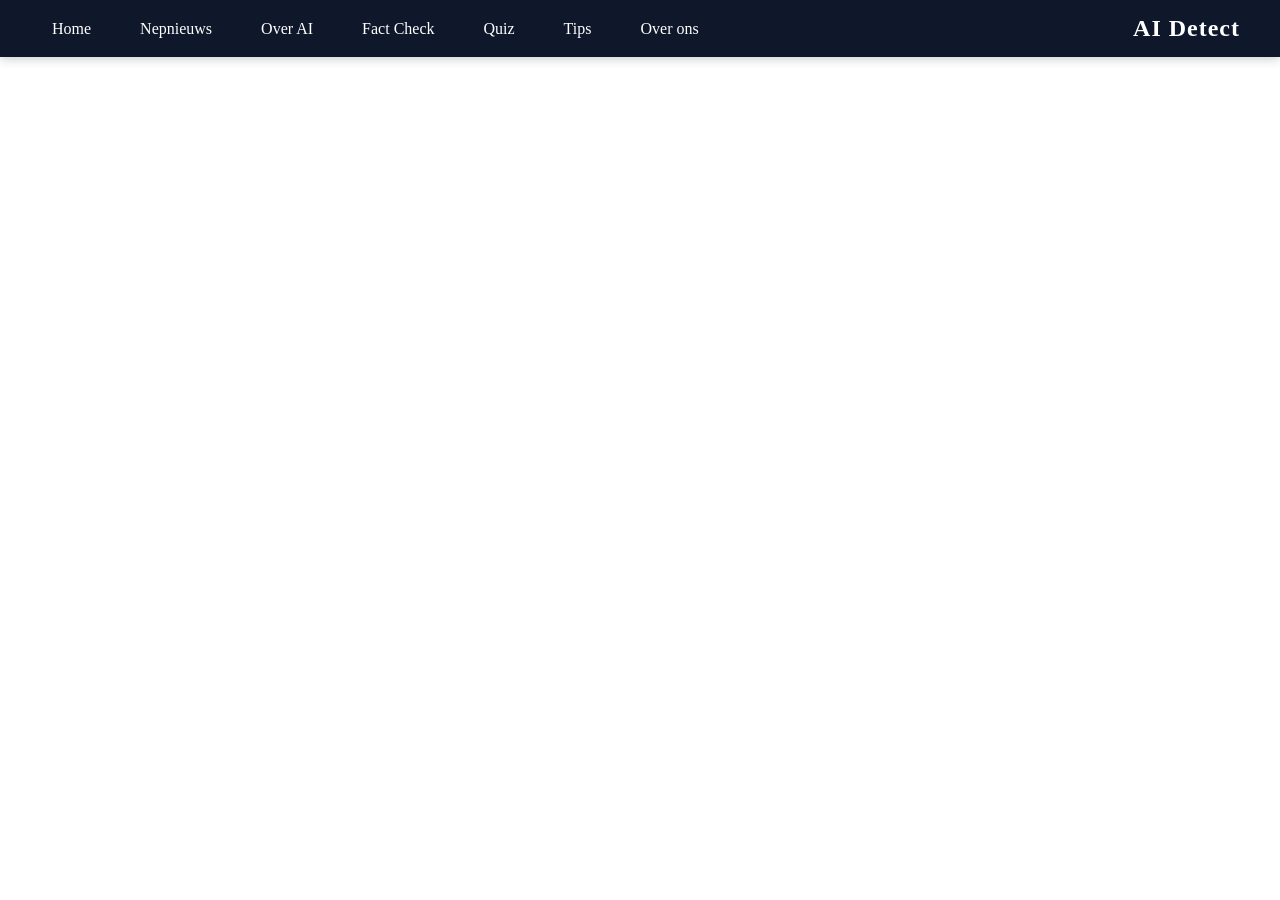
==== index.html @ 00892818 "PAGINAS'S EN NAV MAKEN" ====
<!DOCTYPE html>
<html lang="en">
<head>
    <meta charset="UTF-8">
    <meta name="viewport" content="width=device-width, initial-scale=1.0">
    <title>Document</title>
    <link rel="stylesheet" href="style.css">
</head>
<body>
    
    <div id="header"></div>

    <script>
        fetch("header.html")
        .then(response => response.text())
        .then(data => {
            document.getElementById("header").innerHTML = data;
        });
    </script>
</body>
</html>
---- style.css ----
*{
    margin: 0;
    padding: 0;
    box-sizing: border-box;
}
.header{
    background:#0f172a;
    padding:15px 40px;
    position:sticky;
    top:0;
    z-index:1000;
    box-shadow:0 2px 10px rgba(0,0,0,0.2);
}


.navbar{
    display:flex;
    justify-content:space-between;
    align-items:center;
}

.logo{
    color:white;
    font-size:24px;
    font-weight:bold;
    letter-spacing:1px;
}

.nav-links{
    display:flex;
    list-style:none;
    gap:25px;
}

.nav-links a{
    text-decoration:none;
    color:white;
    font-size:16px;
    font-weight:500;
    transition:0.3s;
    padding:8px 12px;
    border-radius:8px;
}

.nav-links a:hover{
    background:#2563eb;
    color:white;
}
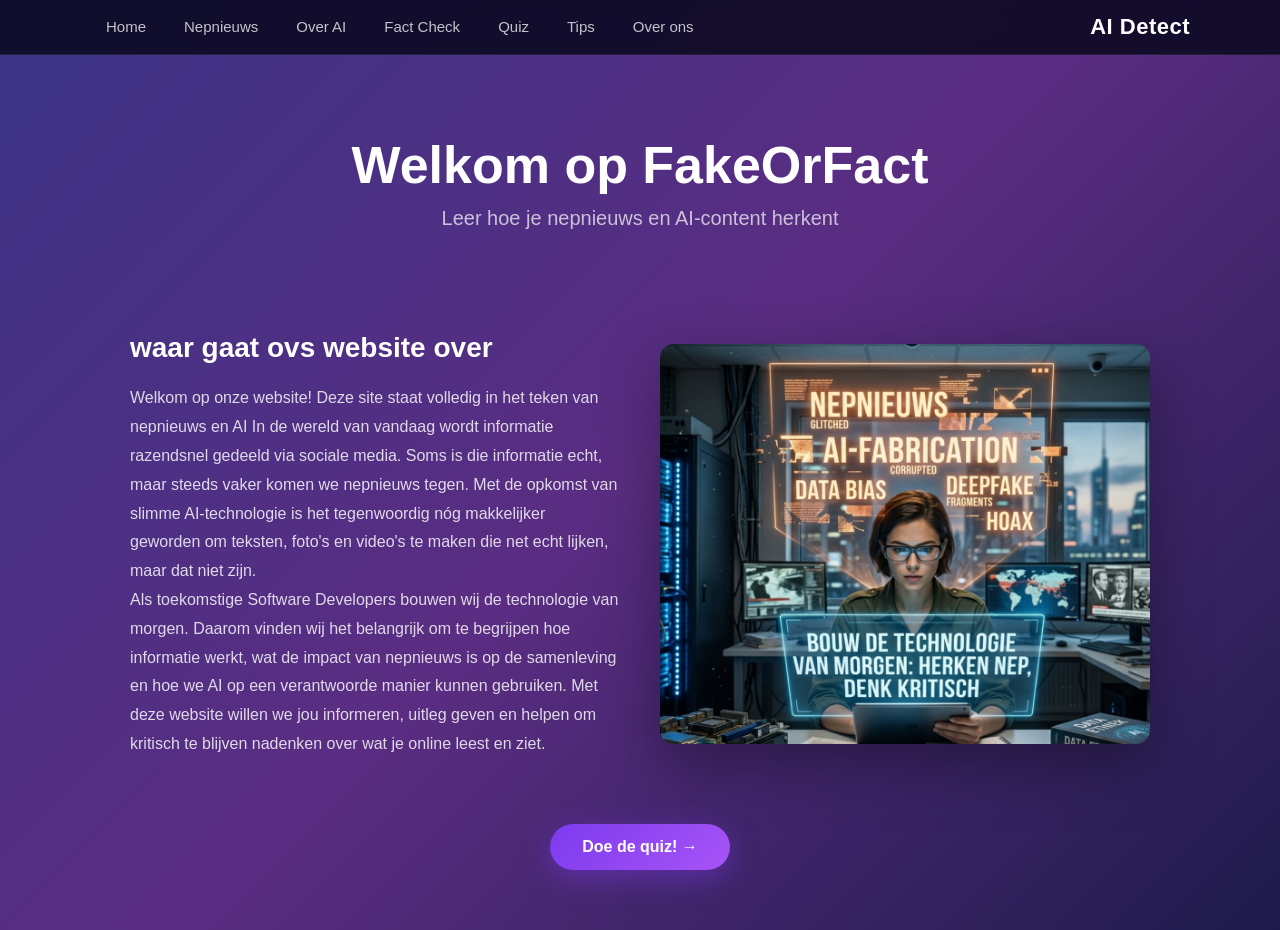
==== commit 2b111fc0: "Home page style en foto's" ====
--- a/index.html
+++ b/index.html
@@ -6,10 +6,10 @@
     <title>Document</title>
     <link rel="stylesheet" href="style.css">
 </head>
-<body>
+<body class="home-body">
     
     <div id="header"></div>
-
+    
     <script>
         fetch("header.html")
         .then(response => response.text())
@@ -17,5 +17,24 @@
             document.getElementById("header").innerHTML = data;
         });
     </script>
-</body>
+    <section class="hero">
+    <h1>Welkom op FakeOrFact</h1>
+    <p>Leer hoe je nepnieuws en AI-content herkent</p>
+</section>
+    <div class="content-wrapper">
+        <div class="text-section">
+        <h3>waar gaat ovs website over</h3>
+        <p class="ovelig">Welkom op onze website! Deze site staat volledig in het teken van nepnieuws en AI
+
+In de wereld van vandaag wordt informatie razendsnel gedeeld via sociale media. Soms is die informatie echt, maar steeds vaker komen we nepnieuws tegen. Met de opkomst van slimme AI-technologie is het tegenwoordig nóg makkelijker geworden om teksten, foto's en video's te maken die net echt lijken, maar dat niet zijn. <br>
+
+Als toekomstige Software Developers bouwen wij de technologie van morgen. Daarom vinden wij het belangrijk om te begrijpen hoe informatie werkt, wat de impact van nepnieuws is op de samenleving en hoe we AI op een verantwoorde manier kunnen gebruiken. Met deze website willen we jou informeren, uitleg geven en helpen om kritisch te blijven nadenken over wat je online leest en ziet.</p>
+    </div>
+    <div class="image-container">
+        <img class="image-home" src="home-page2.png" alt="Home Image">
+    </div>
+</div>
+<div class="button-wrapper">
+    <a href="quiz.html" class="quiz-button">Doe de quiz! →</a>
+</div></body>
 </html>
--- a/style.css
+++ b/style.css
@@ -1,48 +1,404 @@
-*{
+* {
     margin: 0;
     padding: 0;
     box-sizing: border-box;
 }
-.header{
-    background:#0f172a;
-    padding:15px 40px;
-    position:sticky;
-    top:0;
-    z-index:1000;
-    box-shadow:0 2px 10px rgba(0,0,0,0.2);
-}
-
-
-.navbar{
-    display:flex;
-    justify-content:space-between;
-    align-items:center;
-}
-
-.logo{
-    color:white;
-    font-size:24px;
-    font-weight:bold;
-    letter-spacing:1px;
-}
-
-.nav-links{
-    display:flex;
-    list-style:none;
-    gap:25px;
-}
-
-.nav-links a{
-    text-decoration:none;
-    color:white;
-    font-size:16px;
-    font-weight:500;
-    transition:0.3s;
-    padding:8px 12px;
-    border-radius:8px;
-}
-
-.nav-links a:hover{
-    background:#2563eb;
-    color:white;
-}
+
+body {
+    font-family: 'DM Sans', 'Segoe UI', sans-serif;
+}
+
+.header {
+    background: rgba(10, 8, 30, 0.85);
+    backdrop-filter: blur(10px);
+    -webkit-backdrop-filter: blur(10px);
+    padding: 14px 40px;
+    position: sticky;
+    top: 0;
+    z-index: 1000;
+    border-bottom: 1px solid rgba(255, 255, 255, 0.08);
+    
+}
+
+.navbar {
+    display: flex;
+    justify-content: space-between;
+    align-items: center;
+    max-width: 1100px;
+    margin: 0 auto;
+    
+}
+
+.logo {
+    font-family: 'Sora', sans-serif;
+    color: white;
+    font-size: 22px;
+    font-weight: 700;
+    letter-spacing: 0.5px;
+}
+
+.nav-links {
+    display: flex;
+    list-style: none;
+    gap: 6px;
+}
+
+.nav-links a {
+    text-decoration: none;
+    color: rgba(255, 255, 255, 0.75);
+    font-size: 15px;
+    font-weight: 500;
+    padding: 7px 16px;
+    border-radius: 8px;
+    transition: background 0.2s, color 0.2s;
+}
+
+.nav-links a:hover {
+    background: rgba(255, 255, 255, 0.12);
+    color: white;
+}
+
+/* ── Pagina achtergrond ── */
+.home-body {
+    background: linear-gradient(135deg, #3b3486 0%, #5a2d82 50%, #1e1b4b 100%);
+    min-height: 100vh;
+    color: white;
+}
+.hero {
+    text-align: center;
+    padding: 80px 40px 40px;
+}
+
+.hero h1 {
+    font-size: 52px;
+    font-weight: 700;
+    color: white;
+}
+
+.hero p {
+    font-size: 20px;
+    color: rgba(255,255,255,0.7);
+    margin-top: 12px;
+}
+.hero h1 {
+    font-size: 52px;
+    font-weight: 700;
+    color: white;
+    animation: fadeUp 0.8s ease both;
+}
+
+.hero p {
+    font-size: 20px;
+    color: rgba(255,255,255,0.7);
+    margin-top: 12px;
+    animation: fadeUp 0.8s ease 0.2s both;
+    /*                            ↑ beetje later dan de h1 */
+}
+/* ── Hoofd content ── */
+.content-wrapper {
+    display: flex;
+    align-items: center;
+    gap: 40px;
+    max-width: 1100px;
+    margin: 0 auto;
+    padding: 60px 40px;
+}
+.button-wrapper {
+    display: flex;
+    justify-content: center;
+    margin-top: 5px;
+    padding-bottom: 60px;
+    animation: fadeUp 0.7s ease 0.65s both;
+}
+
+.quiz-button {
+    display: inline-block;
+    padding: 14px 32px;
+    background: linear-gradient(135deg, #7c3aed, #a855f7);
+    color: white;
+    font-family: 'Sora', sans-serif;
+    font-size: 16px;
+    font-weight: 600;
+    text-decoration: none;
+    border-radius: 50px;
+    box-shadow: 0 8px 30px rgba(124, 58, 237, 0.45);
+    transition: transform 0.25s ease, box-shadow 0.25s ease;
+}
+
+.quiz-button:hover {
+    transform: translateY(-4px);
+    box-shadow: 0 14px 40px rgba(124, 58, 237, 0.65);
+}
+
+/* ── Animaties ── */
+@keyframes fadeSlideLeft {
+    from {
+        opacity: 0;
+        transform: translateX(-40px);
+    }
+    to {
+        opacity: 1;
+        transform: translateX(0);
+    }
+}
+
+@keyframes fadeSlideRight {
+    from {
+        opacity: 0;
+        transform: translateX(40px);
+    }
+    to {
+        opacity: 1;
+        transform: translateX(0);
+    }
+}
+
+@keyframes fadeUp {
+    from {
+        opacity: 0;
+        transform: translateY(16px);
+    }
+    to {
+        opacity: 1;
+        transform: translateY(0);
+    }
+}
+
+
+/* ── Tekstvak ── */
+.ai-body{
+    background: linear-gradient(135deg, #3b3486 0%, #5a2d82 50%, #1e1b4b 100%);
+    min-height: 100vh;
+    color: white;
+}
+.text-section {
+    flex: 1;
+    animation: fadeSlideLeft 0.8s ease both;
+}
+
+
+.text-section h3 {
+    font-family: 'Sora', sans-serif;
+    font-size: 28px;
+    font-weight: 700;
+    color: white;
+    margin-bottom: 18px;
+    line-height: 1.3;
+    animation: fadeUp 0.7s ease 0.35s both;
+    
+}
+
+.ovelig {
+    font-size: 16px;
+    color: rgba(255, 255, 255, 0.82);
+    line-height: 1.8;
+    animation: fadeUp 0.7s ease 0.5s both;
+}
+
+/* ── Afbeelding ── */
+.image-container {
+    flex: 1;
+    animation: fadeSlideRight 0.8s ease 0.2s both;
+}
+
+.image-home {
+    width: 100%;
+    height: 400px;
+    object-fit: cover;
+    border-radius: 14px;
+    box-shadow: 0 20px 60px rgba(0, 0, 0, 0.35);
+    display: block;
+    transition: transform 0.4s ease, box-shadow 0.4s ease;
+}
+
+.image-home:hover {
+    transform: translateY(-8px) scale(1.01);
+    box-shadow: 0 32px 80px rgba(0, 0, 0, 0.5);
+}
+
+
+@media (max-width: 768px) {
+    .content-wrapper {
+        flex-direction: column;
+        padding: 40px 20px;
+    }
+
+    .image-home {
+        height: 240px;
+    }
+
+    .header {
+        padding: 14px 20px;
+    }
+
+    .nav-links a {
+        padding: 6px 10px;
+        font-size: 14px;
+    }
+}
+/* ── AI Pagina Stijlen ── */
+
+.ai-section {
+    max-width: 1100px;
+    margin: 0 auto;
+    padding: 60px 40px 20px;
+}
+
+/* Gedeeld: tekst + foto naast elkaar */
+.ai-intro {
+    display: flex;
+    align-items: center;
+    gap: 40px;
+}
+
+.ai-text {
+    flex: 1;
+    animation: fadeSlideLeft 0.8s ease both;
+}
+
+.ai-text h2 {
+    font-family: 'Sora', sans-serif;
+    font-size: 32px;
+    font-weight: 700;
+    color: white;
+    margin-bottom: 16px;
+    margin-top: 12px;
+    animation: fadeUp 0.7s ease 0.2s both;
+}
+
+.ai-text p {
+    font-size: 16px;
+    color: rgba(255, 254, 254, 0.82);
+    line-height: 1.8;
+    animation: fadeUp 0.7s ease 0.35s both;
+}
+
+.ai-img-box {
+    flex: 1;
+    animation: fadeSlideRight 0.8s ease 0.2s both;
+}
+
+.ai-img-box img {
+    width: 100%;
+    height: 280px;
+    object-fit: cover;
+    border-radius: 14px;
+    box-shadow: 0 20px 60px rgba(0, 0, 0, 0.35);
+    transition: transform 0.4s ease, box-shadow 0.4s ease;
+}
+
+.ai-img-box img:hover {
+    transform: translateY(-6px) scale(1.01);
+    box-shadow: 0 32px 80px rgba(0, 0, 0, 0.5);
+}
+
+/* Placeholder als er geen foto is */
+.ai-img-box.img-placeholder {
+    height: 280px;
+    background: rgba(255, 255, 255, 0.08);
+    border-radius: 14px;
+    border: 2px dashed rgba(255, 255, 255, 0.2);
+    display: flex;
+    align-items: center;
+    justify-content: center;
+    color: rgba(255, 255, 255, 0.3);
+    font-size: 14px;
+}
+
+.ai-img-box.img-placeholder::after {
+    content: "📷 Voeg hier je foto toe";
+}
+
+/* ── Voordelen & Nadelen sectie ── */
+.ai-voordelen-sectie {
+    max-width: 1100px;
+    margin: 40px auto 60px;
+    padding: 0 40px;
+}
+
+/* Grijze label balk */
+.sectie-label {
+    background: rgba(99, 247, 255, 0.1);
+    backdrop-filter: blur(6px);
+    border-radius: 10px;
+    padding: 14px 24px;
+    margin-bottom: 32px;
+    text-align: center;
+    border: 1px solid rgba(255, 255, 255, 0.15);
+    animation: fadeUp 0.7s ease 0.1s both;
+}
+
+.sectie-label h3 {
+    font-family: 'Sora', sans-serif;
+    font-size: 20px;
+    font-weight: 600;
+    color: white;
+}
+
+/* Voordeel / Nadeel blok */
+.ai-blok {
+    margin-bottom: 40px;
+}
+
+.blok-titel {
+    font-family: 'Sora', sans-serif;
+    font-size: 20px;
+    font-weight: 700;
+    margin-bottom: 16px;
+    animation: fadeUp 0.7s ease both;
+}
+
+.voordeel-kleur { color: #86efac; }  /* groen */
+.nadeel-kleur   { color: #fca5a5; }  /* rood */
+
+/* Lijst met punten */
+.ai-lijst {
+    list-style: none;
+    padding: 0;
+    display: flex;
+    flex-direction: column;
+    gap: 10px;
+}
+
+.ai-lijst li {
+    font-size: 15px;
+    color: rgba(255, 255, 255, 0.85);
+    line-height: 1.6;
+    padding: 10px 16px;
+    border-radius: 10px;
+    animation: fadeUp 0.6s ease both;
+    
+}
+
+.ai-lijst.voordeel li {
+    background: rgba(72, 195, 117, 0.236);
+    border-left: 3px solid #86efac;
+}
+
+.ai-lijst.nadeel li {
+    background: rgba(255, 47, 47, 0.168);
+    border-left: 3px solid #fca5a5;
+}
+
+/* Stagger animatie voor lijstitems */
+.ai-lijst li:nth-child(1) { animation-delay: 0.1s; }
+.ai-lijst li:nth-child(2) { animation-delay: 0.2s; }
+.ai-lijst li:nth-child(3) { animation-delay: 0.3s; }
+.ai-lijst li:nth-child(4) { animation-delay: 0.4s; }
+
+/* ── Responsief ── */
+@media (max-width: 768px) {
+    .ai-intro {
+        flex-direction: column;
+    }
+
+    .ai-section,
+    .ai-voordelen-sectie {
+        padding: 40px 20px;
+    }
+
+    .ai-img-box img,
+    .ai-img-box.img-placeholder {
+        height: 200px;
+    }
+}
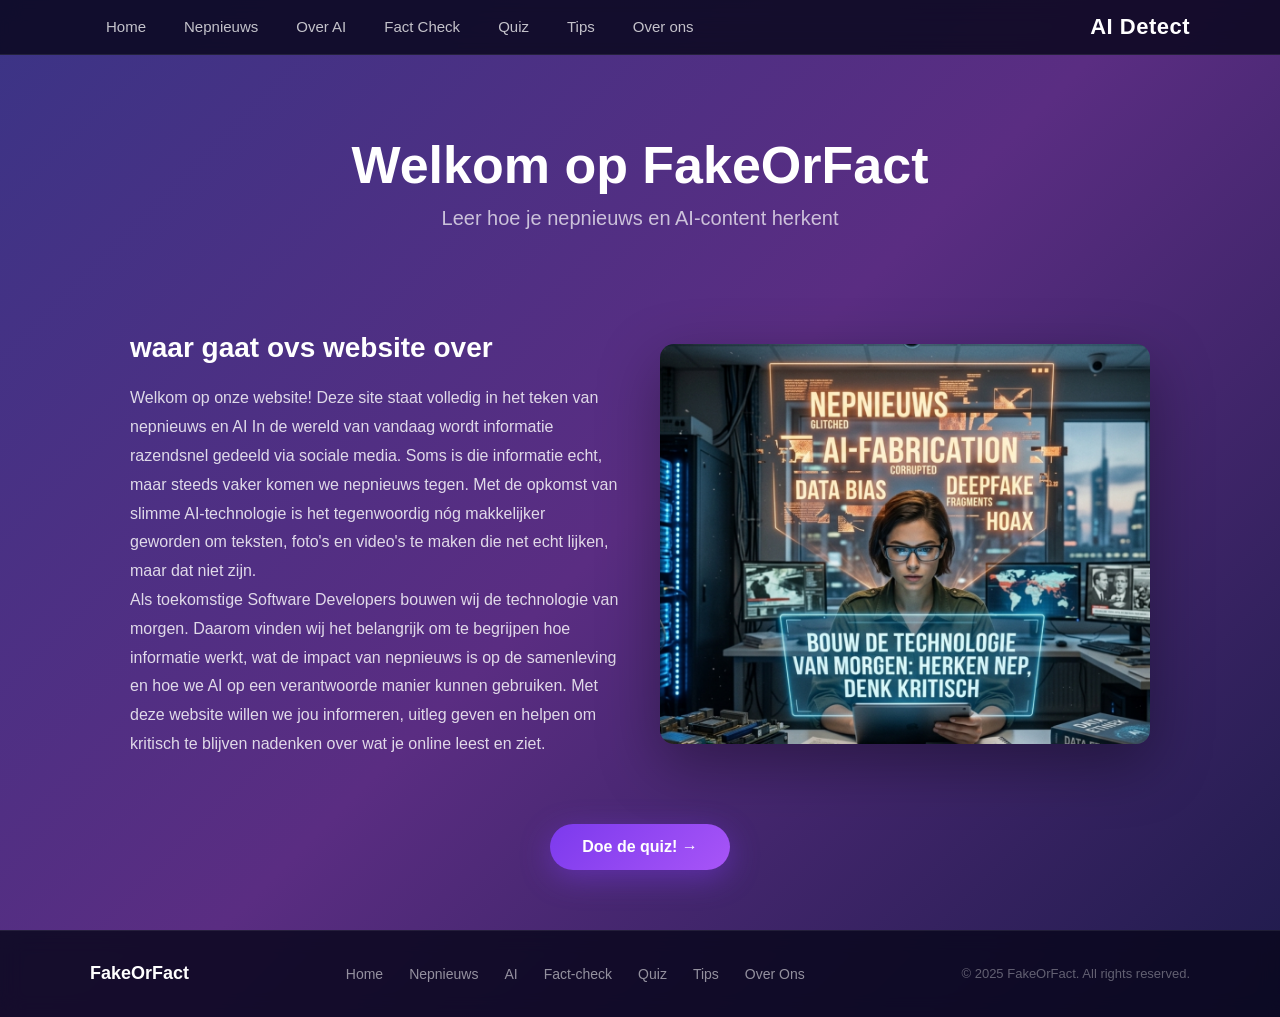
==== commit 7d9fb09b: "footer en stijl en paginas foto toevoegin" ====
--- a/index.html
+++ b/index.html
@@ -16,6 +16,7 @@
         .then(data => {
             document.getElementById("header").innerHTML = data;
         });
+     
     </script>
     <section class="hero">
     <h1>Welkom op FakeOrFact</h1>
@@ -36,5 +37,14 @@
 </div>
 <div class="button-wrapper">
     <a href="quiz.html" class="quiz-button">Doe de quiz! →</a>
+
+</div>
+<script>
+    fetch("footer.html")
+    .then(response => response.text())
+    .then(data => {
+        document.body.insertAdjacentHTML('beforeend', data);
+    });
+</script>
 </div></body>
 </html>
--- a/style.css
+++ b/style.css
@@ -401,4 +401,53 @@
     .ai-img-box.img-placeholder {
         height: 200px;
     }
+}
+.footer {
+    background: rgba(10, 8, 30, 0.85);
+    backdrop-filter: blur(10px);
+    border-top: 1px solid rgba(255, 255, 255, 0.08);
+    padding: 30px 40px;
+    margin-top: auto;
+}
+ 
+.footer-content {
+    max-width: 1100px;
+    margin: 0 auto;
+    display: flex;
+    justify-content: space-between;
+    align-items: center;
+    flex-wrap: wrap;
+    gap: 16px;
+}
+ 
+.footer-logo {
+    font-family: 'Sora', sans-serif;
+    font-size: 18px;
+    font-weight: 700;
+    color: white;
+}
+ 
+.footer-links {
+    display: flex;
+    gap: 6px;
+    flex-wrap: wrap;
+}
+ 
+.footer-links a {
+    color: rgba(255, 255, 255, 0.55);
+    text-decoration: none;
+    font-size: 14px;
+    padding: 5px 10px;
+    border-radius: 6px;
+    transition: color 0.2s, background 0.2s;
+}
+ 
+.footer-links a:hover {
+    color: white;
+    background: rgba(255, 255, 255, 0.08);
+}
+ 
+.footer-copy {
+    font-size: 13px;
+    color: rgba(255, 255, 255, 0.35);
 }
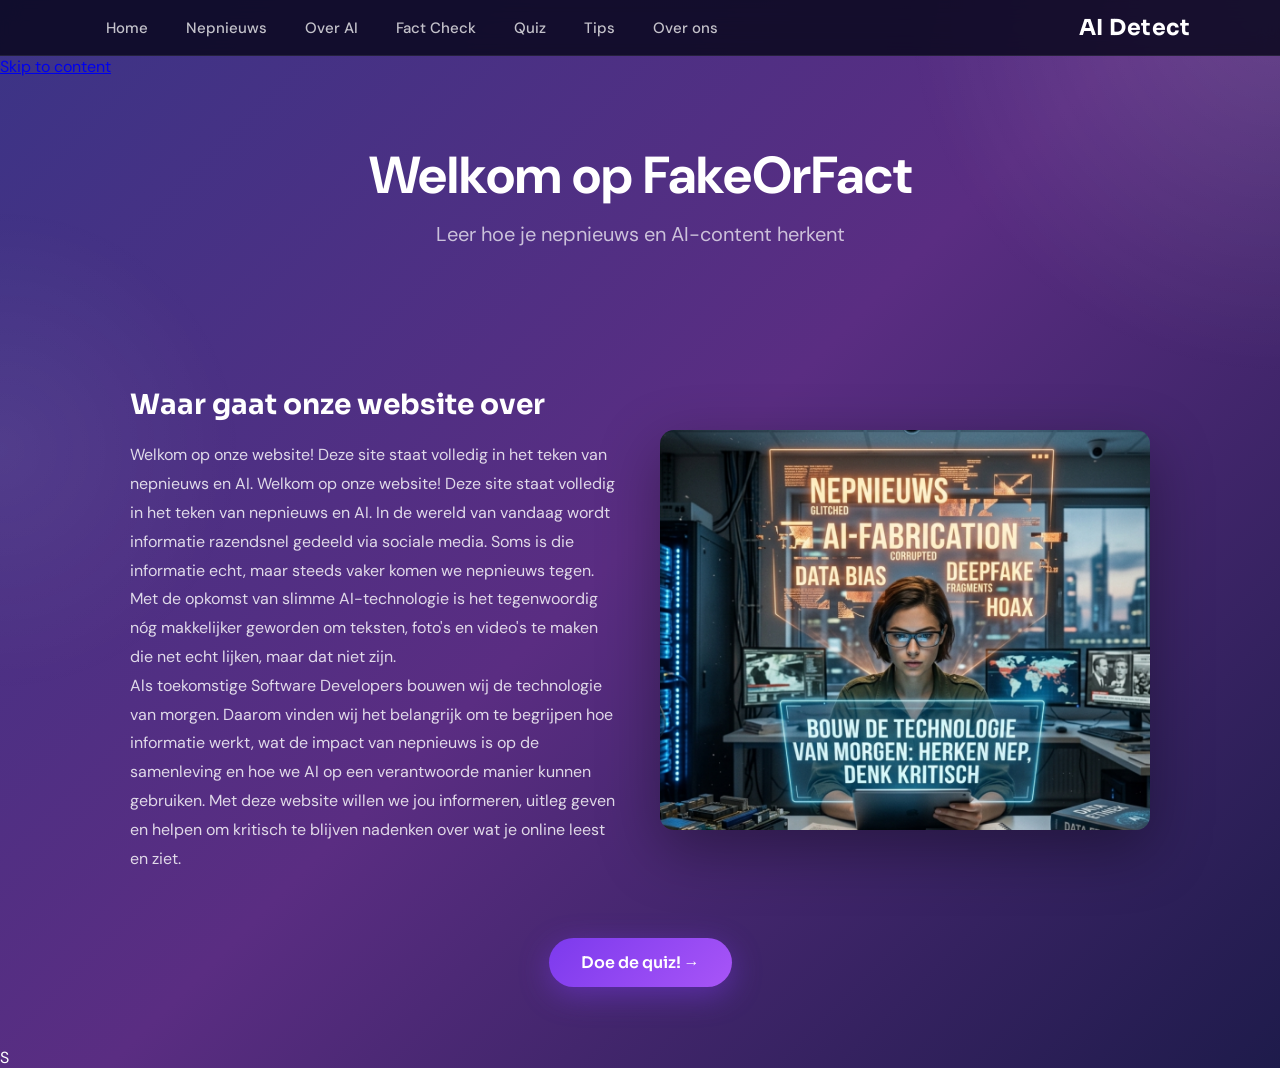
==== commit 6f6bc3d4: "Add files via upload" ====
--- a/index.html
+++ b/index.html
@@ -3,48 +3,65 @@
 <head>
     <meta charset="UTF-8">
     <meta name="viewport" content="width=device-width, initial-scale=1.0">
-    <title>Document</title>
+    <title>Welkom op FakeOrFact</title>
+    <meta name="description" content="Leer hoe je nepnieuws en AI-content herkent — tips, quizzes en uitleg van AI Detect.">
+    <meta name="theme-color" content="#1e1b4b">
+    <link rel="icon" href="favicon.ico">
+    <link rel="preconnect" href="https://fonts.googleapis.com">
+    <link rel="preconnect" href="https://fonts.gstatic.com" crossorigin>
+    <link href="https://fonts.googleapis.com/css2?family=DM+Sans:wght@400;700&family=Sora:wght@400;600;700&display=swap" rel="stylesheet">
     <link rel="stylesheet" href="style.css">
 </head>
-<body class="home-body">
-    
-    <div id="header"></div>
-    
+<body class="ai-body">
+     <header class="header">
+    <nav class="navbar">
+        <ul class="nav-links">
+            <li><a href="index.html">Home</a></li>
+            <li><a href="Nepnieuws.html">Nepnieuws</a></li>
+            <li><a href="over-ai.html">Over AI</a></li>
+            <li><a href="fact-check.html">Fact Check</a></li>
+            <li><a href="quiz.html">Quiz</a></li>
+            <li><a href="tips.html">Tips</a></li>
+            <li><a href="over-ons.html">Over ons</a></li>
+        </ul>
+         <div class="logo">AI Detect</div>
+    </nav>
+</header>
+
     <script>
         fetch("header.html")
         .then(response => response.text())
         .then(data => {
             document.getElementById("header").innerHTML = data;
         });
-     
     </script>
-    <section class="hero">
-    <h1>Welkom op FakeOrFact</h1>
-    <p>Leer hoe je nepnieuws en AI-content herkent</p>
-</section>
-    <div class="content-wrapper">
-        <div class="text-section">
-        <h3>waar gaat ovs website over</h3>
-        <p class="ovelig">Welkom op onze website! Deze site staat volledig in het teken van nepnieuws en AI
 
-In de wereld van vandaag wordt informatie razendsnel gedeeld via sociale media. Soms is die informatie echt, maar steeds vaker komen we nepnieuws tegen. Met de opkomst van slimme AI-technologie is het tegenwoordig nóg makkelijker geworden om teksten, foto's en video's te maken die net echt lijken, maar dat niet zijn. <br>
+    <a class="skip-link" href="#main">Skip to content</a>
+
+    <main id="main">
+        <section class="hero">
+            <h1>Welkom op FakeOrFact</h1>
+            <p>Leer hoe je nepnieuws en AI-content herkent</p>
+        </section>
+
+        <div class="content-wrapper">
+            <div class="text-section">
+                <h3>Waar gaat onze website over</h3>
+                <p class="ovelig">Welkom op onze website! Deze site staat volledig in het teken van nepnieuws en AI.
+
+Welkom op onze website! Deze site staat volledig in het teken van nepnieuws en AI. In de wereld van vandaag wordt informatie razendsnel gedeeld via sociale media. Soms is die informatie echt, maar steeds vaker komen we nepnieuws tegen. Met de opkomst van slimme AI-technologie is het tegenwoordig nóg makkelijker geworden om teksten, foto's en video's te maken die net echt lijken, maar dat niet zijn. <br>
+
 
 Als toekomstige Software Developers bouwen wij de technologie van morgen. Daarom vinden wij het belangrijk om te begrijpen hoe informatie werkt, wat de impact van nepnieuws is op de samenleving en hoe we AI op een verantwoorde manier kunnen gebruiken. Met deze website willen we jou informeren, uitleg geven en helpen om kritisch te blijven nadenken over wat je online leest en ziet.</p>
-    </div>
-    <div class="image-container">
-        <img class="image-home" src="home-page2.png" alt="Home Image">
-    </div>
-</div>
-<div class="button-wrapper">
-    <a href="quiz.html" class="quiz-button">Doe de quiz! →</a>
+            </div>
+            <div class="image-container">
+                <img class="image-home" src="home-page2.png" alt="Home Image">
+            </div>
+        </div>
+        <div class="button-wrapper">
+            <a href="quiz.html" class="quiz-button">Doe de quiz! →</a>
+        </div>
+    </main>S
 
-</div>
-<script>
-    fetch("footer.html")
-    .then(response => response.text())
-    .then(data => {
-        document.body.insertAdjacentHTML('beforeend', data);
-    });
-</script>
-</div></body>
+</body>
 </html>
--- a/style.css
+++ b/style.css
@@ -1,13 +1,26 @@
-* {
+*{
     margin: 0;
     padding: 0;
     box-sizing: border-box;
 }
-
+html {
+    scroll-behavior: smooth;
+}
 body {
     font-family: 'DM Sans', 'Segoe UI', sans-serif;
-}
-
+    min-height: 100vh;
+    color: #eff6ff;
+    background: linear-gradient(135deg, #3b3486 0%, #5a2d82 50%, #1e1b4b 100%);
+}
+body::before {
+    content: "";
+    position: fixed;
+    inset: 0;
+    background: radial-gradient(circle at top right, rgba(255,255,255,0.12), transparent 24%),
+                radial-gradient(circle at left center, rgba(255,255,255,0.06), transparent 18%);
+    pointer-events: none;
+    z-index: -1;
+}
 .header {
     background: rgba(10, 8, 30, 0.85);
     backdrop-filter: blur(10px);
@@ -17,7 +30,6 @@
     top: 0;
     z-index: 1000;
     border-bottom: 1px solid rgba(255, 255, 255, 0.08);
-    
 }
 
 .navbar {
@@ -26,7 +38,6 @@
     align-items: center;
     max-width: 1100px;
     margin: 0 auto;
-    
 }
 
 .logo {
@@ -58,15 +69,348 @@
     color: white;
 }
 
-/* ── Pagina achtergrond ── */
-.home-body {
-    background: linear-gradient(135deg, #3b3486 0%, #5a2d82 50%, #1e1b4b 100%);
-    min-height: 100vh;
-    color: white;
-}
+.nepnieuws{
+    padding: 40px;
+    background: rgba(255,255,255,0.06);
+    min-height: calc(100vh - 140px);
+    color: #eef2ff;
+}
+
+h2{
+    color: #f8fafc;
+    margin-bottom: 20px;
+}
+
+.hero-section {
+    display: flex;
+    flex-wrap: wrap;
+    gap: 30px;
+    align-items: stretch;
+    margin: 10px 0 40px;
+}
+
+.page-content {
+    margin: 0;
+}
+
+.hero-text {
+    flex: 1 1 55%;
+    min-width: 280px;
+}
+
+.hero-image {
+    flex: 1 1 40%;
+    min-width: 280px;
+    max-width: 45%;
+    display: flex;
+    align-items: stretch;
+}
+
+.hero-image img {
+    width: 100%;
+    height: 100%;
+    object-fit: cover;
+    border-radius: 10px;
+    display: block;
+}
+
+.hero-text h1 {
+    font-size: 2.8rem;
+    margin-bottom: 15px;
+    color: #f8fafc;
+}
+
+.hero-text p {
+    line-height: 1.75;
+    color: rgba(248,250,252,0.86);
+}
+
+.hero-image {
+    flex: 1;
+    min-height: 240px;
+}
+
+.hero-image img {
+    width: 100%;
+    height: 100%;
+    object-fit: cover;
+    border-radius: 10px;
+    display: block;
+}
+
+/* De container die de kaarten netjes naast elkaar zet */
+.flashcard-container {
+    display: flex;
+    gap: 20px;
+    justify-content: space-between;
+    margin-top: 20px;
+}
+
+/* De basis van de flitskaart */
+.flashcard {
+    flex: 1;
+    height: 250px; /* Je kunt de hoogte zelf aanpassen */
+    perspective: 1000px; /* Nodig voor het 3D-effect bij het draaien */
+}
+
+/* De behuizing die daadwerkelijk gaat draaien */
+.flashcard-inner {
+    position: relative;
+    width: 100%;
+    height: 100%;
+    text-align: center;
+    transition: transform 0.6s;
+    transform-style: preserve-3d;
+}
+
+/* Zodra je met de muis op de kaart staat, draait hij 180 graden */
+.flashcard:hover .flashcard-inner {
+    transform: rotateY(180deg);
+}
+
+/* Algemene styling voor de voor- en achterkant */
+.flashcard-front, .flashcard-back {
+    position: absolute;
+    width: 100%;
+    height: 100%;
+    -webkit-backface-visibility: hidden; /* Verbergt de achterkant tijdens het draaien */
+    backface-visibility: hidden;
+    border-radius: 8px;
+    padding: 20px;
+    box-sizing: border-box;
+    display: flex;
+    flex-direction: column;
+    justify-content: center; /* Zorgt dat tekst netjes in het midden staat */
+}
+
+/* De Voorkant (Lijkt op je grijze wireframe blokken) */
+.flashcard-front {
+    background-color: rgba(255,255,255,0.12);
+    color: #eef2ff;
+    border: 1px solid rgba(255,255,255,0.12);
+}
+
+.flashcard-front h3 {
+    font-size: 1.6rem; /* Grotere woorden op de voorkant van de flitskaart */
+    margin: 0;
+    color: #f8fafc;
+}
+
+.flashcard-front, .flashcard-back {
+    font-size: 1.05rem; /* Grotere basis-tekst op de flitskaarten */
+    line-height: 1.4;
+}
+
+.flashcard-back p {
+    font-size: 1.05rem;
+}
+
+/* De Achterkant (De onthulling!) */
+.flashcard-back {
+    background-color: rgba(15,23,42,0.88); /* Donkere achterkant voor contrast */
+    color: #f8fafc;
+    transform: rotateY(180deg); /* Staat standaard omgedraaid */
+    text-align: left; /* Zorgt dat de uitleg makkelijk leest */
+    font-size: 0.95rem;
+    border: 1px solid rgba(255,255,255,0.1);
+}
+
+/* Zorgt dat de kaarten op mobiel onder elkaar staan */
+@media (max-width: 768px) {
+    .flashcard-container {
+        flex-direction: column;
+    }
+    .flashcard {
+        height: auto;
+        min-height: 250px;
+    }
+    .flashcard-front h3 {
+        font-size: 1.2rem; /* Iets kleinere titel op mobiel */
+    }
+    .flashcard-front, .flashcard-back {
+        font-size: 1rem;
+    }
+}
+
+/* Tips page styles */
+.tips-page{
+    padding: 40px;
+    min-height: calc(100vh - 140px);
+    background: rgba(255,255,255,0.06);
+    color: #eef2ff;
+}
+.tips-wrapper{
+    max-width: 900px;
+    margin: 0 auto;
+    background: rgba(255,255,255,0.08);
+    padding: 28px;
+    border-radius: 18px;
+}
+.tip-form textarea{
+    width: 100%;
+    padding: 12px;
+    border: 1px solid #cbd5e1;
+    border-radius: 8px;
+    resize: vertical;
+    font-size: 1rem;
+    margin-top: 10px;
+}
+.form-actions{
+    margin-top: 10px;
+    display:flex;
+    gap:10px;
+}
+.btn{ 
+    background:#0f172a;
+    color:white;
+    padding:8px 14px;
+    border-radius:8px;
+    border:none;
+    cursor:pointer;
+}
+.btn.secondary{
+    background:#e2e8f0;
+    color:#0f172a;
+}
+.tips-list{ 
+    margin-top:16px;
+    display:flex;
+    flex-direction:column;
+    gap:12px;
+}
+.tip-item{
+    background:#f1f5f9;
+    padding:12px;
+    border-radius:8px;
+    border-left:4px solid #0f172a;
+}
+.tip-text{ 
+    color:#0f172a;
+}
+.tip-meta{
+    font-size:0.8rem;
+    color:#475569;
+    margin-top:6px;
+}
+.empty{
+    color:#475569;
+    padding:12px;
+}
+
+@media (max-width:600px){
+    .hero-section, .tips-wrapper{ padding: 16px; }
+    .tips-wrapper{ margin: 10px; }
+}
+
+/* Social links styling (Over ons) */
+.social-links{
+    margin-top: 12px;
+}
+.social-links a{
+    display: inline-flex;
+    align-items: center;
+    justify-content: center;
+    text-decoration: none;
+    color: inherit;
+    background: transparent;
+    padding: 0;
+    border-radius: 50%;
+    border: none;
+    box-shadow: none;
+    margin-right: 14px;
+}
+.social-links a:hover{
+    transform: translateY(-2px);
+}
+.social-icon{
+    display: inline-flex;
+    width: 64px;
+    height: 64px;
+    align-items: center;
+    justify-content: center;
+    border-radius: 50%;
+    border: 2px solid transparent;
+    background: white;
+    box-sizing: border-box;
+    padding: 10px;
+    box-shadow: 0 10px 22px rgba(15, 23, 42, 0.14);
+}
+
+.social-icon img{
+    max-width: 60%;
+    max-height: 60%;
+    display: block;
+    object-fit: contain;
+}
+.social-icon.instagram {
+    color: #e1306c;
+    border-color: #e1306c;
+    background: #fff;
+}
+.social-icon.tiktok {
+    color: #010101;
+    border-color: #010101;
+    background: #fff;
+}
+.social-icon.snapchat {
+    color: #ffffff;
+    border-color: #fffc00;
+    background: #fffc00;
+}
+.social-link-text{
+    display: none;
+}
+
+/* --- Nieuwe pagina- en AI-stijlen (toegevoegd door gebruiker) --- */
 .hero {
     text-align: center;
     padding: 80px 40px 40px;
+}
+
+.hero, .ai-section, .hero-section, .page-content, .tips-page, .nepnieuws {
+    background: transparent;
+    border-radius: 0;
+    padding: 40px;
+    margin: 24px auto 40px;
+}
+
+.ai-section,
+.hero,
+.hero-section,
+.page-content,
+.tips-page,
+.nepnieuws {
+    border: none;
+    box-shadow: none;
+}
+
+.page-content, .nepnieuws {
+    max-width: 1100px;
+}
+
+.hero h1,
+.hero-text h1,
+.ai-text h2,
+.blok-titel,
+h2,
+.tip-item .tip-text,
+.tip-meta {
+    color: #f8fafc;
+}
+
+.hero p,
+.hero-text p,
+.ovelig,
+.ai-text p,
+.flashcard-front p,
+.flashcard-back p,
+.tip-text,
+.empty {
+    color: rgba(248,250,252,0.85);
+}
+
+.home-body {
+    background: none;
 }
 
 .hero h1 {
@@ -80,21 +424,7 @@
     color: rgba(255,255,255,0.7);
     margin-top: 12px;
 }
-.hero h1 {
-    font-size: 52px;
-    font-weight: 700;
-    color: white;
-    animation: fadeUp 0.8s ease both;
-}
-
-.hero p {
-    font-size: 20px;
-    color: rgba(255,255,255,0.7);
-    margin-top: 12px;
-    animation: fadeUp 0.8s ease 0.2s both;
-    /*                            ↑ beetje later dan de h1 */
-}
-/* ── Hoofd content ── */
+
 .content-wrapper {
     display: flex;
     align-items: center;
@@ -108,9 +438,7 @@
     justify-content: center;
     margin-top: 5px;
     padding-bottom: 60px;
-    animation: fadeUp 0.7s ease 0.65s both;
-}
-
+}
 .quiz-button {
     display: inline-block;
     padding: 14px 32px;
@@ -122,332 +450,72 @@
     text-decoration: none;
     border-radius: 50px;
     box-shadow: 0 8px 30px rgba(124, 58, 237, 0.45);
-    transition: transform 0.25s ease, box-shadow 0.25s ease;
-}
-
+}
 .quiz-button:hover {
     transform: translateY(-4px);
     box-shadow: 0 14px 40px rgba(124, 58, 237, 0.65);
 }
 
-/* ── Animaties ── */
 @keyframes fadeSlideLeft {
-    from {
-        opacity: 0;
-        transform: translateX(-40px);
-    }
-    to {
-        opacity: 1;
-        transform: translateX(0);
-    }
-}
-
+    from { opacity: 0; transform: translateX(-40px);} 
+    to { opacity: 1; transform: translateX(0);} 
+}
 @keyframes fadeSlideRight {
-    from {
-        opacity: 0;
-        transform: translateX(40px);
-    }
-    to {
-        opacity: 1;
-        transform: translateX(0);
-    }
-}
-
+    from { opacity: 0; transform: translateX(40px);} 
+    to { opacity: 1; transform: translateX(0);} 
+}
 @keyframes fadeUp {
-    from {
-        opacity: 0;
-        transform: translateY(16px);
-    }
-    to {
-        opacity: 1;
-        transform: translateY(0);
-    }
-}
-
-
-/* ── Tekstvak ── */
+    from { opacity: 0; transform: translateY(16px);} 
+    to { opacity: 1; transform: translateY(0);} 
+}
+
 .ai-body{
     background: linear-gradient(135deg, #3b3486 0%, #5a2d82 50%, #1e1b4b 100%);
     min-height: 100vh;
     color: white;
 }
-.text-section {
-    flex: 1;
-    animation: fadeSlideLeft 0.8s ease both;
-}
-
-
-.text-section h3 {
-    font-family: 'Sora', sans-serif;
-    font-size: 28px;
-    font-weight: 700;
-    color: white;
-    margin-bottom: 18px;
-    line-height: 1.3;
-    animation: fadeUp 0.7s ease 0.35s both;
-    
-}
-
-.ovelig {
-    font-size: 16px;
-    color: rgba(255, 255, 255, 0.82);
-    line-height: 1.8;
-    animation: fadeUp 0.7s ease 0.5s both;
-}
-
-/* ── Afbeelding ── */
-.image-container {
-    flex: 1;
-    animation: fadeSlideRight 0.8s ease 0.2s both;
-}
-
-.image-home {
-    width: 100%;
-    height: 400px;
-    object-fit: cover;
-    border-radius: 14px;
-    box-shadow: 0 20px 60px rgba(0, 0, 0, 0.35);
-    display: block;
-    transition: transform 0.4s ease, box-shadow 0.4s ease;
-}
-
-.image-home:hover {
-    transform: translateY(-8px) scale(1.01);
-    box-shadow: 0 32px 80px rgba(0, 0, 0, 0.5);
-}
-
+.text-section { flex: 1; animation: fadeSlideLeft 0.8s ease both; }
+.text-section h3 { font-family: 'Sora', sans-serif; font-size: 28px; font-weight: 700; color: white; margin-bottom: 18px; line-height: 1.3; }
+.ovelig { font-size: 16px; color: rgba(255, 255, 255, 0.82); line-height: 1.8; }
+
+.image-container { flex: 1; }
+.image-home { width: 100%; height: 400px; object-fit: cover; border-radius: 14px; box-shadow: 0 20px 60px rgba(0,0,0,0.35); display: block; transition: transform 0.4s ease, box-shadow 0.4s ease; }
+.image-home:hover { transform: translateY(-8px) scale(1.01); box-shadow: 0 32px 80px rgba(0,0,0,0.5); }
 
 @media (max-width: 768px) {
-    .content-wrapper {
-        flex-direction: column;
-        padding: 40px 20px;
-    }
-
-    .image-home {
-        height: 240px;
-    }
-
-    .header {
-        padding: 14px 20px;
-    }
-
-    .nav-links a {
-        padding: 6px 10px;
-        font-size: 14px;
-    }
-}
-/* ── AI Pagina Stijlen ── */
-
-.ai-section {
-    max-width: 1100px;
-    margin: 0 auto;
-    padding: 60px 40px 20px;
-}
-
-/* Gedeeld: tekst + foto naast elkaar */
-.ai-intro {
-    display: flex;
-    align-items: center;
-    gap: 40px;
-}
-
-.ai-text {
-    flex: 1;
-    animation: fadeSlideLeft 0.8s ease both;
-}
-
-.ai-text h2 {
-    font-family: 'Sora', sans-serif;
-    font-size: 32px;
-    font-weight: 700;
-    color: white;
-    margin-bottom: 16px;
-    margin-top: 12px;
-    animation: fadeUp 0.7s ease 0.2s both;
-}
-
-.ai-text p {
-    font-size: 16px;
-    color: rgba(255, 254, 254, 0.82);
-    line-height: 1.8;
-    animation: fadeUp 0.7s ease 0.35s both;
-}
-
-.ai-img-box {
-    flex: 1;
-    animation: fadeSlideRight 0.8s ease 0.2s both;
-}
-
-.ai-img-box img {
-    width: 100%;
-    height: 280px;
-    object-fit: cover;
-    border-radius: 14px;
-    box-shadow: 0 20px 60px rgba(0, 0, 0, 0.35);
-    transition: transform 0.4s ease, box-shadow 0.4s ease;
-}
-
-.ai-img-box img:hover {
-    transform: translateY(-6px) scale(1.01);
-    box-shadow: 0 32px 80px rgba(0, 0, 0, 0.5);
-}
-
-/* Placeholder als er geen foto is */
-.ai-img-box.img-placeholder {
-    height: 280px;
-    background: rgba(255, 255, 255, 0.08);
-    border-radius: 14px;
-    border: 2px dashed rgba(255, 255, 255, 0.2);
-    display: flex;
-    align-items: center;
-    justify-content: center;
-    color: rgba(255, 255, 255, 0.3);
-    font-size: 14px;
-}
-
-.ai-img-box.img-placeholder::after {
-    content: "📷 Voeg hier je foto toe";
-}
-
-/* ── Voordelen & Nadelen sectie ── */
-.ai-voordelen-sectie {
-    max-width: 1100px;
-    margin: 40px auto 60px;
-    padding: 0 40px;
-}
-
-/* Grijze label balk */
-.sectie-label {
-    background: rgba(99, 247, 255, 0.1);
-    backdrop-filter: blur(6px);
-    border-radius: 10px;
-    padding: 14px 24px;
-    margin-bottom: 32px;
-    text-align: center;
-    border: 1px solid rgba(255, 255, 255, 0.15);
-    animation: fadeUp 0.7s ease 0.1s both;
-}
-
-.sectie-label h3 {
-    font-family: 'Sora', sans-serif;
-    font-size: 20px;
-    font-weight: 600;
-    color: white;
-}
-
-/* Voordeel / Nadeel blok */
-.ai-blok {
-    margin-bottom: 40px;
-}
-
-.blok-titel {
-    font-family: 'Sora', sans-serif;
-    font-size: 20px;
-    font-weight: 700;
-    margin-bottom: 16px;
-    animation: fadeUp 0.7s ease both;
-}
-
-.voordeel-kleur { color: #86efac; }  /* groen */
-.nadeel-kleur   { color: #fca5a5; }  /* rood */
-
-/* Lijst met punten */
-.ai-lijst {
-    list-style: none;
-    padding: 0;
-    display: flex;
-    flex-direction: column;
-    gap: 10px;
-}
-
-.ai-lijst li {
-    font-size: 15px;
-    color: rgba(255, 255, 255, 0.85);
-    line-height: 1.6;
-    padding: 10px 16px;
-    border-radius: 10px;
-    animation: fadeUp 0.6s ease both;
-    
-}
-
-.ai-lijst.voordeel li {
-    background: rgba(72, 195, 117, 0.236);
-    border-left: 3px solid #86efac;
-}
-
-.ai-lijst.nadeel li {
-    background: rgba(255, 47, 47, 0.168);
-    border-left: 3px solid #fca5a5;
-}
-
-/* Stagger animatie voor lijstitems */
-.ai-lijst li:nth-child(1) { animation-delay: 0.1s; }
-.ai-lijst li:nth-child(2) { animation-delay: 0.2s; }
-.ai-lijst li:nth-child(3) { animation-delay: 0.3s; }
-.ai-lijst li:nth-child(4) { animation-delay: 0.4s; }
-
-/* ── Responsief ── */
+    .content-wrapper { flex-direction: column; padding: 40px 20px; }
+    .image-home { height: 240px; }
+    .header { padding: 14px 20px; }
+    .nav-links a { padding: 6px 10px; font-size: 14px; }
+}
+
+.ai-section { max-width: 1100px; margin: 0 auto; padding: 60px 40px 20px; }
+.ai-intro { display: flex; align-items: center; gap: 40px; }
+.ai-text { flex: 1; animation: fadeSlideLeft 0.8s ease both; }
+.ai-text h2 { font-family: 'Sora', sans-serif; font-size: 32px; font-weight: 700; color: white; margin-bottom: 16px; margin-top: 12px; }
+.ai-text p { font-size: 16px; color: rgba(255,254,254,0.82); line-height: 1.8; }
+.ai-img-box { flex: 1; }
+.ai-img-box img { width: 100%; height: 280px; object-fit: cover; border-radius: 14px; box-shadow: 0 20px 60px rgba(0,0,0,0.35); transition: transform 0.4s ease, box-shadow 0.4s ease; }
+.ai-img-box img:hover { transform: translateY(-6px) scale(1.01); box-shadow: 0 32px 80px rgba(0,0,0,0.5); }
+.ai-img-box.img-placeholder { height: 280px; background: rgba(255,255,255,0.08); border-radius: 14px; border: 2px dashed rgba(255,255,255,0.2); display:flex; align-items:center; justify-content:center; color: rgba(255,255,255,0.3); font-size:14px; }
+.ai-img-box.img-placeholder::after { content: "📷 Voeg hier je foto toe"; }
+
+.ai-voordelen-sectie { max-width: 1100px; margin: 40px auto 60px; padding: 0 40px; }
+.sectie-label { background: rgba(99,247,255,0.1); backdrop-filter: blur(6px); border-radius:10px; padding:14px 24px; margin-bottom:32px; text-align:center; border:1px solid rgba(255,255,255,0.15); }
+.sectie-label h3 { font-family: 'Sora', sans-serif; font-size:20px; font-weight:600; color:white; }
+.ai-blok { margin-bottom: 40px; }
+.blok-titel { font-family: 'Sora', sans-serif; font-size:20px; font-weight:700; margin-bottom:16px; }
+.voordeel-kleur { color: #86efac; }
+.nadeel-kleur { color: #fca5a5; }
+.ai-lijst { list-style:none; padding:0; display:flex; flex-direction:column; gap:10px; }
+.ai-lijst li { font-size:15px; color: rgba(255,255,255,0.85); line-height:1.6; padding:10px 16px; border-radius:10px; }
+.ai-lijst.voordeel li { background: rgba(72,195,117,0.236); border-left:3px solid #86efac; }
+.ai-lijst.nadeel li { background: rgba(255,47,47,0.168); border-left:3px solid #fca5a5; }
+
 @media (max-width: 768px) {
-    .ai-intro {
-        flex-direction: column;
-    }
-
-    .ai-section,
-    .ai-voordelen-sectie {
-        padding: 40px 20px;
-    }
-
-    .ai-img-box img,
-    .ai-img-box.img-placeholder {
-        height: 200px;
-    }
-}
-.footer {
-    background: rgba(10, 8, 30, 0.85);
-    backdrop-filter: blur(10px);
-    border-top: 1px solid rgba(255, 255, 255, 0.08);
-    padding: 30px 40px;
-    margin-top: auto;
-}
- 
-.footer-content {
-    max-width: 1100px;
-    margin: 0 auto;
-    display: flex;
-    justify-content: space-between;
-    align-items: center;
-    flex-wrap: wrap;
-    gap: 16px;
-}
- 
-.footer-logo {
-    font-family: 'Sora', sans-serif;
-    font-size: 18px;
-    font-weight: 700;
-    color: white;
-}
- 
-.footer-links {
-    display: flex;
-    gap: 6px;
-    flex-wrap: wrap;
-}
- 
-.footer-links a {
-    color: rgba(255, 255, 255, 0.55);
-    text-decoration: none;
-    font-size: 14px;
-    padding: 5px 10px;
-    border-radius: 6px;
-    transition: color 0.2s, background 0.2s;
-}
- 
-.footer-links a:hover {
-    color: white;
-    background: rgba(255, 255, 255, 0.08);
-}
- 
-.footer-copy {
-    font-size: 13px;
-    color: rgba(255, 255, 255, 0.35);
-}+    .ai-intro { flex-direction: column; }
+    .ai-section, .ai-voordelen-sectie { padding: 40px 20px; }
+    .ai-img-box img, .ai-img-box.img-placeholder { height: 200px; }
+}
+
+/* --- einde toevoegingen --- */
